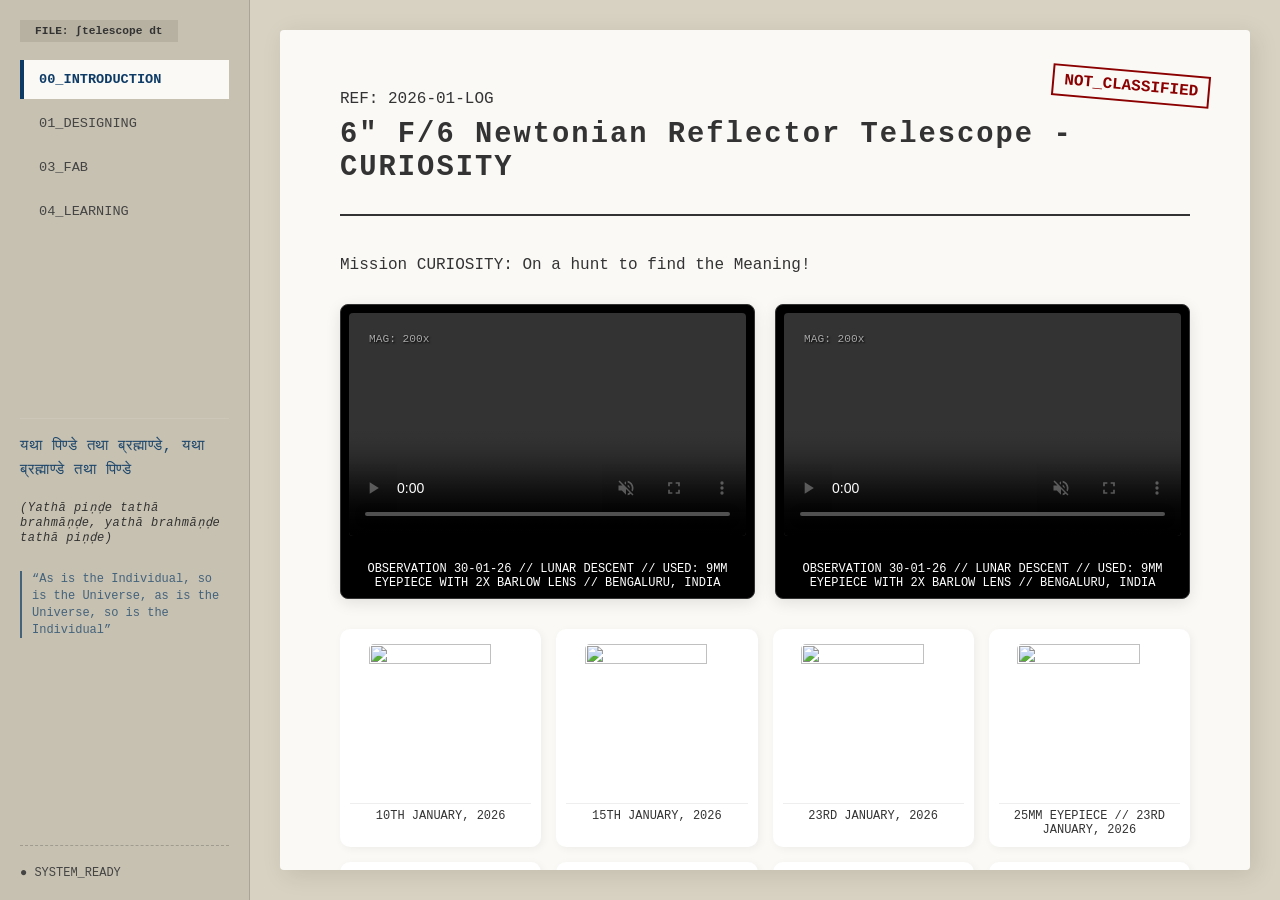
==== telescope.html @ ef935152 "add html, css, js file" ====
<!DOCTYPE html>
<html lang="en">
<head>
    <meta charset="UTF-8">
    <meta name="viewport" content="width=device-width, initial-scale=1.0">
    <title>∫telescope</title>
    <link rel="icon" type="image/x-icon" href="Telescope/2_yellowphase.ico">
    <link rel="stylesheet" href="telescope-style.css">
    <script type="module" src="https://ajax.googleapis.com/ajax/libs/model-viewer/3.4.0/model-viewer.min.js"></script>

    <link rel="stylesheet" href="https://cdn.jsdelivr.net/npm/katex@0.16.9/dist/katex.min.css">
    <script defer src="https://cdn.jsdelivr.net/npm/katex@0.16.9/dist/katex.min.js"></script>
    <script defer src="https://cdn.jsdelivr.net/npm/katex@0.16.9/dist/contrib/auto-render.min.js" onload="renderMathInElement(document.body);"></script>
</head>
<body>
    <div id="progress-container"><div id="progress-bar"></div></div>

    <div class="desktop">
        <aside class="sidebar-folder">
            <div class="folder-tab">FILE: ∫telescope dt</div>
            
            <nav id="sidebar-nav">
                <div class="nav-item active" data-target="main">00_INTRODUCTION</div>
                <div class="nav-item" data-target="optics">01_DESIGNING</div>
                <div class="nav-item" data-target="mechanics">03_FAB</div>
                <div class="nav-item" data-target="testing">04_LEARNING</div>
            </nav>

            <div class="sidebar-creed">
                <div class="creed-sanskrit">यथा पिण्डे तथा ब्रह्माण्डे, यथा ब्रह्माण्डे तथा पिण्डे</div><br>
                <div class="creed-translit">(Yathā piṇḍe tathā brahmāṇḍe, yathā brahmāṇḍe tathā piṇḍe)</div><br>
                <div class="creed-english">“As is the Individual, so is the Universe, as is the Universe, so is the Individual”</div>
            </div>

            <div class="sidebar-status">
                <span class="blink">●</span> SYSTEM_READY
            </div>
        </aside>

<!-- INTRODUCTION SECTION -->
        <main class="paper-stage">
            <header class="document-header">
                <div class="confidential-seal">NOT_CLASSIFIED</div>
                <span class="id-tag">REF: 2026-01-LOG</span>
                <h1>6" F/6 Newtonian Reflector Telescope - CURIOSITY</h1>
            </header>

            <div id="content-area">
                <section id="main" class="doc-section active">
                    <div class="section-label">Mission CURIOSITY: On a hunt to find the Meaning!</div>
                    
                    <div class="video-grid">
                    <div class="video-container">
                        <div class="video-frame">
                            <video autoplay muted loop playsinline controls id="lunar-video">
                                <source src="Telescope/Videos/Moon-2.webm" type="video/webm">
                                Your browser does not support the video tag.
                            </video>
                            
                            <div class="viewfinder-overlay">
                                <!-- <span class="rec-dot">● LIVE_FEED</span> -->
                                <span class="zoom-level">MAG: 200x</span>
                            </div>
                        </div>
                        <div class="photo-label">Observation 30-01-26 // Lunar Descent // Used: 9mm eyepiece with 2x barlow lens // Bengaluru, India</div>
                    </div>
                    <div class="video-container">
                        <div class="video-frame">
                            <video autoplay muted loop playsinline controls id="lunar-video">
                                <source src="Telescope/Videos/Moon-1.webm" type="video/webm">
                                Your browser does not support the video tag.
                            </video>
                            
                            <div class="viewfinder-overlay">
                                <!-- <span class="rec-dot">● LIVE_FEED</span> -->
                                <span class="zoom-level">MAG: 200x</span>
                            </div>
                        </div>
                        <div class="photo-label">Observation 30-01-26 // Lunar Descent // Used: 9mm eyepiece with 2x barlow lens // Bengaluru, India</div>
                    </div>
                    </div>
                    
                    <div class="photo-grid">

                    <div class="photo-card">
                        <div class="img- placeholder"> <img src="Telescope/Fab/IMG_4909.JPG" class="report-img">
                        </div>
                        <div class="photo-label">10th January, 2026</div>
                    </div>

                    <div class="photo-card">
                        <div class="img- placeholder"> <img src="Telescope/Fab/IMG_4966.JPG" class="report-img">
                        </div>
                        <div class="photo-label">15th January, 2026</div>
                    </div>

                    <div class="photo-card">
                        <div class="img- placeholder"> <img src="Telescope/intro/IMG_5050.JPG" class="report-img">
                        </div>
                        <div class="photo-label">23rd January, 2026</div>
                    </div>

                    <!-- SECOND ROW -->

                    <div class="photo-card">
                        <div class="img- placeholder"> <img src="Telescope/intro/01.JPG" class="report-img">
                        </div>
                        <div class="photo-label">25mm eyepiece // 23rd January, 2026</div>
                    </div>

                    <div class="photo-card">
                        <div class="img- placeholder"> <img src="Telescope/intro/02.jpg" class="report-img">
                        </div>
                        <div class="photo-label">9mm eyepiece & 2x barlow // 30th January, 2026</div>
                    </div>

                    <div class="photo-card">
                        <div class="img- placeholder"> <img src="Telescope/intro/IMG_5046.JPG" class="report-img">
                        </div>
                        <div class="photo-label">That's US (Madhav on the left & swarup on the right)! 23rd January, 2026</div>
                    </div>

                    <!-- THIRD ROW -->

                    <div class="photo-card">
                        <div class="img- placeholder"> <img src="Telescope/intro/04.jpg" class="report-img">
                        </div>
                        <div class="photo-label">25mm eyepiece & 2x barlow // 27th January, 2026</div>
                    </div>

                    <div class="photo-card">
                        <div class="img- placeholder"> <img src="Telescope/intro/03-jupiter.jpg" class="report-img">
                        </div>
                        <div class="photo-label">9mm eyepiece & 2x barlow // Jupiter // 13th February, 2026</div>
                    </div>

                    <div class="photo-card">
                        <div class="img- placeholder"> <img src="Telescope/fab/IMG_5237.JPG" class="report-img">
                        </div>
                        <div class="photo-label">Ease of carrying the telescope with bag straps</div>
                    </div>

                    <div class="photo-card">
                        <div class="img- placeholder"> <img src="Telescope/March 3, 26/phases/wb-1.jpg" class="report-img">
                        </div>
                        <div class="photo-label">White balance play on a full moon // 03-03-26</div>
                    </div>

                    <div class="photo-card">
                        <div class="img- placeholder"> <img src="Telescope/March 3, 26/01-Gallery view.png" class="report-img">
                        </div>
                        <div class="photo-label">Gallery View on the day of Lunar Eclipse // 03-03-26</div>
                    </div>

                    <div class="photo-card">
                        <div class="img- placeholder"> <img src="Telescope/March 3, 26/phases/IMG_5659.JPG" class="report-img">
                        </div>
                        <div class="photo-label">Red moon</div>
                    </div>

                    <!-- FOURTH ROW -->

                    <div class="photo-card span-full">
                        <img src="Telescope/March 3, 26/phases/03-03-2026.png" class="report-img">
                        <div class="photo-label">3rd March, 2026 // Lunar Eclipse Phases</div><br>
                        
                    </div>

                    

                    </div>

                    <div class="modern-card">
                        <h2>Chapter 00 // INTRODUCTION, the Why? Where? How?</h2>
                        <p>Madhav on Computer M & Swarup on Computer S. <br>
                            <br>Both, looking at their reddit feeds and getting awed by the pictures of Moon, Jupiter, Saturn, Orion Nebulae and what not, clicked by people all around the world. <br>Us discussing, HOW MUCH DOES A DECENT TELESCOPE COST? <br>
                            <br>Well, it does cost a lot (*a lot is definitely subjective). Living in bengaluru, India where the current period of months(October to March) aids us to stargaze with the most beautiful clear skies. Something had to be done, so we jumped on searching our reddit feeds and cloudy nights to get an understanding on what people have accomplisheed, I came across this book called <a href="Telescope/Rchard Brry - Build your own Telescope (1985)(en).pdf">“Build Your Own Telescope by Richard Berry (1985)”</a>, which communicated in a very interesting way. The initial thought following the book was to build a 4" telescope but eventually we jumped onto a 6" Newtonian Reflector with Dobsonian Mount. <br>
                            <br>Hence, the name of our telescope "CURIOSITY".
                        </p>

                        <div class="metadata-grid">
                            <div class="meta-item"><strong>DESIGN</strong> 6" (150mm) Newtonian Reflector</div>
                            <div class="meta-item"><strong>FOCAL LENGTH</strong> 900mm</div>
                            <div class="meta-item"><strong>PRIMARY MIRROR</strong> Ø 150mm</div>
                            <div class="meta-item"><strong>SECONDARY MIRROR</strong> Ø 28mm - minor axis & Ø 38mm - major axis</div>
                            <div class="meta-item"><strong>EYEPIECE</strong> 25mm, 9mm & Barlow Lens</div>
                        </div>                         
                        
                    </div>

                   

                    </div>
                    
                </section>

<!-- DESIGNING SECTION -->

                <section id="optics" class="doc-section">
                    <div class="section-label">02 // DIMENSIONS & CALCULATIONS & DESIGNING</div>
                    <div class="modern-card">
                        <h2>Chapter 01-A // Dimensions & Calculations</h2>
                        <p>The image shown below is the most essential and the easiest calculation that one has to look for while building a newtonian reflector telescope.</p>
                        
                        <div class="img-container">
                            <img src="Telescope/Design/04-Optical Layout cal.png" class="report-img" alt="Optical Layout Calculations">
                            <div class="photo-label">FIG 1.1: Optical Layout and the necessary calculation to make your life easy.<br> Ref: How to build your own telescope by Richard berry</div>
                        </div>
                        <p>In our case, for the distance between the diagonal mirror and the primary mirror, we did not strictly adhere to the <strong>+1"</strong>, rather we subtracted it i.e., our final equation looked like <strong>F-T-H-1"</strong>.
                        This was done because of the focuser size. The calculation looks like 
                        <ul>
                            <li>F = Focal Length = 900mm</li>
                            <li>T = Tube inner dia = 95mm</li>
                            <li>H = Height of focuser = 96mm</li>
                            <li>So, F-T-H-25 = 900 - 95 - 96 - 25 = 684mm</li>
                        </ul>
                        <p><span style="color: red"><strong>Q.</strong> Why did we go for a 190mm inner diameter of tube?</span><br>
                        <strong>A.</strong> After referring a lot of sources over the internet and also during the assembly process of the telescope, it is advised to maintain an offset of ≥ 20mm from the size of primary mirror i.e., for a 6" or 150mm primary mirror size, 150 + (2*20) = 190mm should be the minimum inner diameter of your PVC tube.</p>

                        <strong>>> Our initial procurement of parts looked like</strong>
                        <ul>
                            <li>PVC Tube dimension: Ø190mm as inner diameter and Ø200mm as outer diameter with a length of 1000mm.</li>
                            <li><a href="https://www.tejraj.com/product/6-newtonian-telescope-making-optical-kit">6" Newtonian Telescope kit</a> purchased from Tejraj and co. who provide a <strong>6" primary mirror</strong>, <strong>25mm eyepiece</strong>, a <strong>diagonal mirror</strong> as was mentioned in the previous chapter and finally a <strong>Rack-n-pinion focuser</strong>.</li>
                            <li>Matte Black Spray paints which we got it from a nearby hardware store.</li>
                        </ul>
                        </p>

                        <h2>Chapter 01-B // CAD Modelling & Designing</h2>
                        <p>The following images are snippets of our design from Fusion 360 software which supports student licences, though some limitations, but does fulfill our job.</p>
                        
                        <div class="model-viewport">
                            <model-viewer 
                                src="Telescope/Curiosity_6inch_Telescope.gltf" 
                                alt="3D CAD Model of Curiosity_6inch_Telescope" 
                                auto-rotate 
                                camera-controls 
                                camera-orbit="0deg 180deg 100%"
                                shadow-intensity="0" 
                                stage-light-intensity="5" 
                                environment-intensity="8"
                                exposure="0.4">
                                <div class="blueprint-label" slot="poster">INITIALIZING 3D RENDER...</div>
                            </model-viewer>
                            
                        <div class="photo-label">Interactive // Curiosity_6inch_Telescope.gltf</div>
                        </div>
                        <p>Use the cursor to move it around and scroll to zoom in and zoom out.</p>
                        
                        <p>
                            >> <strong>01_PRIMARY MIRROR ASSEMBLY</strong>
                        <div class="photo-grid">
                            <div class="photo-card">
                                <div class="img- placeholder">
                                    <img src="Telescope/Design/05-a-Primary Mirror-Full view.png">
                                </div>
                                <div class="photo-label">Isometric top view</div>
                            </div>
                            <div class="photo-card">
                                <div class="img- placeholder">
                                    <img src="Telescope/Design/05-b-Primary Mirror-bottom.png">
                                </div>
                                <div class="photo-label">Isometric bottom view</div>
                            </div>
                            <div class="photo-card">
                                <div class="img- placeholder">
                                    <img src="Telescope/Design/05-c-Primary Mirror-insert.png">
                                </div>
                                <div class="photo-label">Insert for 3D printed component in blue</div>
                            </div>
                        </div>
                        </p>
                        <p> Based on the images represented above:
                            <ul>
                                <li>Back of the mirror is adhered with adhesive velcro hook and the pink component (housing) is adhered with velcro loop.</li>
                                <li>The face of the blue components in contact with the mirror is adhered with a 2mm thick rubber padding to hold the mirror in position.</li>
                                <li>Excluding the green component which is plywood, all the other components are 3D printed.</li>
                                <li>CAD Link: <a href="https://grabcad.com/library/curiosity-6-newtonian-reflector-dobsonian-telescope-1">GRABCAD - Curiosity</a> </li>
                            </ul>
                        </p>

                        <p>
                            >> <strong>02_SECONDARY MIRROR with SPIDER VANE ASSEMBLY</strong>
                        <div class="photo-grid">
                            <div class="photo-card">
                                <div class="img- placeholder">
                                    <img src="Telescope/Design/06-a-Secondary Mirror-Full view.png">
                                </div>
                                <div class="photo-label">Isometric top view</div>
                            </div>
                            <div class="photo-card">
                                <div class="img- placeholder">
                                    <img src="Telescope/Design/06-b-Secondary Mirror-bottom.png">
                                </div>
                                <div class="photo-label">Isometric bottom view</div>
                            </div>
                            <div class="photo-card">
                                <div class="img- placeholder">
                                    <img src="Telescope/Design/06-c-Secondary Mirror-labels.png">
                                </div>
                                <div class="photo-label">Labelling</div>
                            </div>
                        </div>
                        </p>
                        <p> Based on the images represented above:
                            <ul>
                                <li>The green component represents COTS (commercially off the shelf) 0.7mm thick scale/ruler of 30cm length which we got from a stationary store. For spider vane designs, follow the below links for better understanding. To take a note of "Diffraction Spikes"</li>
                                    <ul>
                                        <li><a href="https://carlin.udjat.nl/spider/spider2.html">>></a> Some thoughts about spiders in Newtonian telescopes by Nils Olof Carlin</li>
                                        <li><a href="https://www.cloudynights.com/forums/topic/495707-spider-and-secondary-diffraction-what-to-do-what-to-avoid/">>></a> Cloudy Nights: Spider and Secondary Diffraction: what to do, what to avoid</li>
                                        <li><a href="https://www.findlight.net/blog/diffraction-spikes/">>></a> Findlight blog: Diffraction Spikes from Telescope Secondary Mirror Spiders</li>
                                    </ul>
                                <li>The secondary mirror is adhered to the top yellow bracket (groove supported for ease of positioning) using standard strong adhesive. To ensure wearing gloves while handling the mirrors.</li>
                                <li>Make sure to clean the mirrors using a standard alcohol based wipes.</li>
                                <li>CAD Link: <a href="https://grabcad.com/library/curiosity-6-newtonian-reflector-dobsonian-telescope-1">GRABCAD - Curiosity</a></li>
                            </ul>
                        </p>

                        <p>
                            >> <strong>03_OPTICAL TUBE ASSEMBLY (OTA)</strong>
                        <div class="photo-grid">
                            <div class="photo-card">
                                <div class="img- placeholder">
                                    <img src="Telescope/Design/07-a-OTA-Full view.png">
                                </div>
                                <div class="photo-label">Isometric Front view</div>
                            </div>
                            <div class="photo-card">
                                <div class="img- placeholder">
                                    <img src="Telescope/Design/07-b-OTA-Section View.png">
                                </div>
                                <div class="photo-label">Section View</div>
                            </div>
                            <div class="photo-card">
                                <div class="img- placeholder">
                                    <img src="Telescope/Design/07-c-OTA-only pipe.png">
                                </div>
                                <div class="photo-label">PVC Optical Tube</div>
                            </div>
                        </div>
                        </p>
                        <p> Based on the images represented above:
                            <ul>
                                <li>The OTA is a PVC tube purcahsed from a hardware store of dimensions</li>
                                    <ul>
                                        <li>Height or Length: 1000mm</li>
                                        <li>Outer Diameter: 200mm</li>
                                        <li>Inner Diameter: 190mm</li>
                                    </ul>
                                <li>The holes positioning were hand drilled based on the calculations that was done above.</li>
                                <li>Collimation can be done later, ensure all the brackets are fastened properly and the length of fastener should not exceed the 20mm offset i.e., 20mm space between mirror and the inner diameter of the tube.</li>
                                <li>CAD Link: <a href="https://grabcad.com/library/curiosity-6-newtonian-reflector-dobsonian-telescope-1">GRABCAD - Curiosity</a> </li>
                            </ul>
                        </p>

                        <p>
                            >> <strong>04_OTA CRADLE</strong>
                        <div class="photo-grid">
                            <div class="photo-card">
                                <div class="img- placeholder">
                                    <img src="Telescope/Design/08-a-OTA cradle-full view.png">
                                </div>
                                <div class="photo-label">Isometric view</div>
                            </div>
                            <div class="photo-card">
                                <div class="img- placeholder">
                                    <img src="Telescope/Design/08-b-OTA cradle-section view.png">
                                </div>
                                <div class="photo-label">Section View</div>
                            </div>
                            <div class="photo-card">
                                <div class="img- placeholder">
                                    <img src="Telescope/Design/08-c-OTA cradle-sliding bkt assembly.png">
                                </div>
                                <div class="photo-label">Wooden Insert Guide and Alignment</div>
                            </div>
                        </div>
                        </p>
                        <p> Based on the images represented above:
                            <ul>
                                <li>We were heavily inspired by <a href="https://stellafane.org/tm/dob/mount/rockerbox.html">>></a> Stellafane's Guide</li>
                                <li>Complete OTA Cradle is made with plywood cutout and held together with</li>
                                    <ul>
                                        <li>Firstly with Aluminium profile L brackets.</li>
                                        <li>Secondly all the mating surfaces were connected with self tapping screws for wood.</li>
                                        <li>To ensure the entire cradle is sturdy with supports.</li>
                                    </ul>
                                <li>CAD Link: <a href="https://grabcad.com/library/curiosity-6-newtonian-reflector-dobsonian-telescope-1">GRABCAD - Curiosity</a> </li>
                            </ul>
                        </p>

                        <p>
                            >> <strong>05_ROCKER BOX</strong>
                        <div class="photo-grid">
                            <div class="photo-card">
                                <div class="img- placeholder">
                                    <img src="Telescope/Design/09-a-Rocker Box-Full view.png">
                                </div>
                                <div class="photo-label">Isometric view</div>
                            </div>
                            <div class="photo-card">
                                <div class="img- placeholder">
                                    <img src="Telescope/Design/09-b-Rocker Box-Teflon.png">
                                </div>
                                <div class="photo-label">Teflon Spacers</div>
                            </div>
                            <div class="photo-card">
                                <div class="img- placeholder">
                                    <img src="Telescope/Design/09-c-Rocker Box-Base.png">
                                </div>
                                <div class="photo-label">Rocker Box Base view</div>
                            </div>
                        </div>
                        </p>
                        <p> Based on the images represented above:
                            <ul>
                                <li>We were heavily inspired by <a href="https://stellafane.org/tm/dob/mount/rockerbox.html">>></a> Stellafane's Guide but gave our own touch to the overall design.</li>
                                <li>Complete Rocker box is made with plywood cutouts held together with L brackets at multiple locations.</li>
                                <li>For smooth rotation, the base body and the upper body can be connected with </li>
                                    <ul>
                                        <li>Compact disk</li>
                                        <li>Roller bearings</li>
                                        <li>Teflon spacers sliding over each other, but ensure as shown in the second image about a mistake that we did using a very small teflon disc which led to imbalance issues. The red regions have been marked to highlight supports that need to be ensured.</li>
                                        <li>Our initial attempt incorporated using a teflon tape which was adhered to both the bodies but we wanted better smoothness in terms of rotation.</li>
                                    </ul>
                                <li>The two bodies should be then clamped with a fastener.</li>
                                <li>CAD Link: <a href="https://grabcad.com/library/curiosity-6-newtonian-reflector-dobsonian-telescope-1">GRABCAD - Curiosity</a> </li>
                            </ul>
                        </p>

                        <p>
                            >> <strong>06-FINAL TELESCOPE ASSEMBLY</strong>
                        <div class="photo-grid">
                            <div class="photo-card">
                                <div class="img- placeholder">
                                    <img src="Telescope/Design/01-a.png">
                                </div>
                                
                            </div>
                            <div class="photo-card">
                                <div class="img- placeholder">
                                    <img src="Telescope/Design/01-b.png">
                                </div> 
                            
                            </div>
                            <div class="photo-card">
                                <div class="img- placeholder">
                                    <img src="Telescope/Design/03-section view.png">
                                </div>
                                
                            </div>
                        </div>
                        </p>
                        <p> 
                            <ul>
                                <li>CAD Link: <a href="https://grabcad.com/library/curiosity-6-newtonian-reflector-dobsonian-telescope-1">GRABCAD - Curiosity</a> </li>
                            </ul>
                        </p>

                        

                </section>

<!-- FABRICATION AND ASSEMBLY -->

                <section id="mechanics" class="doc-section">
                    <div class="section-label">03 // MECHANICAL FABRICATION & ASSEMBLY</div>
                    <div class="modern-card">
                        <h2>To get the assembly party started. From design to fabrication!</h2>
                        <p>We were lucky enough to have access to a really big wooden router at our lab's facility. To make our life easier and pace up the process, we decided to utilize the capability of the wooden router for contour cuts of our desired profiles for telescope components.</p>
                        
                        <p>
                            
                        <div class="photo-grid">
                            <div class="photo-card">
                                <div class="img- placeholder">
                                    <img src="Telescope/Fab/IMG_4781.JPG">
                                </div>
                                <div class="photo-label">Profile cuts from wooden router</div>
                            </div>
                            <div class="photo-card">
                                <div class="img- placeholder">
                                    <img src="Telescope/Fab/IMG_4905.JPG">
                                </div>
                                <div class="photo-label">Matte Black spray paint job to PVC pipe with drilled holes for focuser and mounting brackets of primary and secondary bracket</div>
                            </div>
                            <div class="photo-card">
                                <div class="img- placeholder">
                                    <img src="Telescope/Fab/IMG_4906.JPG">
                                </div>
                                <div class="photo-label">Matte Black spray paint to be done inside as well</div>
                            </div>

                            <!-- SECOND ROW -->

                            <div class="photo-card">
                                <div class="img- placeholder">
                                    <img src="Telescope/Fab/IMG_4808.JPG">
                                </div>
                                <div class="photo-label">Due to excess paint at the inner face of the tube, placing the primary bkt inside required to cut the border to fit inside the tube</div>
                            </div>
                            <div class="photo-card">
                                <div class="img- placeholder">
                                    <img src="Telescope/Fab/IMG_4811.JPG">
                                </div>
                                <div class="photo-label">Adhesive velcro loop pasted to the 3D printed Primary Mirror Bkt</div>
                            </div>
                            <div class="photo-card">
                                <div class="img- placeholder">
                                    <img src="Telescope/Fab/IMG_4812.JPG">
                                </div>
                                <div class="photo-label">Rubber padding adhered to the 3D printed primary bkt clamps</div>
                            </div>

                        <!-- THIRD ROW -->

                            <div class="photo-card">
                                <div class="img- placeholder">
                                    <img src="Telescope/Fab/IMG_4813.JPG">
                                </div>
                                <div class="photo-label">Matte black spray paint job to the primary bkt</div>
                            </div>
                            <div class="photo-card">
                                <div class="img- placeholder">
                                    <img src="Telescope/Fab/IMG_4814.JPG">
                                </div>
                                <div class="photo-label">Matte black spray paint job to the clamping bkt. Masking tape pasted to the rubber pads to avoid paint sticking to the rubber padding.</div>
                            </div>
                            <div class="photo-card">
                                <div class="img- placeholder">
                                    <img src="Telescope/Fab/IMG_4815.JPG">
                                </div>
                                <div class="photo-label">3D printed bkt for fastening primary bkt assembly to the PVC tube with an addition of handle</div>
                            </div>
                        

                        <!-- FOURTH ROW -->

                            <div class="photo-card">
                                <div class="img- placeholder">
                                    <img src="Telescope/Fab/IMG_4816.JPG">
                                </div>
                                <div class="photo-label">Ease of handling of the bracket is ensured by the handle</div>
                            </div>
                            <div class="photo-card">
                                <div class="img- placeholder">
                                    <img src="Telescope/Fab/IMG_4817.JPG">
                                </div>
                                <div class="photo-label">Back view of the previous image</div>
                            </div>
                            <div class="photo-card">
                                <div class="img- placeholder">
                                    <img src="Telescope/Fab/IMG_4818.JPG">
                                </div>
                                <div class="photo-label">Matte Black spray paint job. "I AM BATMAN"</div>
                            </div>

                        <!-- FIFTH ROW -->

                            <div class="photo-card">
                                <div class="img- placeholder">
                                    <img src="Telescope/Fab/IMG_4819.JPG">
                                </div>
                                <div class="photo-label">Aluminium profile L Brackets highlighting the local protrusions coming out</div>
                            </div>
                            <div class="photo-card">
                                <div class="img- placeholder">
                                    <img src="Telescope/Fab/IMG_4820.JPG">
                                </div>
                                <div class="photo-label">The L brackets were faced using cutting tool and was given a smooth finish to ensure it flushes well with the wooden surface</div>
                            </div>
                            <div class="photo-card">
                                <div class="img- placeholder">
                                    <img src="Telescope/Fab/IMG_4821.JPG">
                                </div>
                                <div class="photo-label">A big shoutout to the assembly table where as you can see we just placed everything. Looked really pretty</div>
                            </div>

                        <!-- SIXTH ROW -->

                            <div class="photo-card">
                                <div class="img- placeholder">
                                    <img src="Telescope/Fab/IMG_4907.JPG">
                                </div>
                                <div class="photo-label">Scale ruler had drilled holes for the Seondary mirror assembly. This acts as the spider vane</div>
                            </div>
                            <div class="photo-card">
                                <div class="img- placeholder">
                                    <img src="Telescope/Fab/IMG_4909.JPG">
                                </div>
                                <div class="photo-label">Initial assembly of rocker box with the cradle to have a feel how it will look like</div>
                            </div>
                            <div class="photo-card">
                                <div class="img- placeholder">
                                    <img src="Telescope/Fab/IMG_4941.JPG">
                                </div>
                                <div class="photo-label">Assembly of OTA cradle with rubber padding on the clamp brackets</div>
                            </div>

                        <!-- SEVENTH ROW -->

                            <div class="photo-card">
                                <div class="img- placeholder">
                                    <img src="Telescope/Fab/IMG_4942.JPG">
                                </div>
                                <div class="photo-label">Top view of the OTA cradle highlights the rubber padding and L brackets</div>
                            </div>
                            <div class="photo-card">
                                <div class="img- placeholder">
                                    <img src="Telescope/Fab/IMG_4955.JPG">
                                </div>
                                <div class="photo-label">Printouts of stopper bracket pasted on the plywood and then shaped using Electric Drill Saw</div>
                            </div>
                            <div class="photo-card">
                                <div class="img- placeholder">
                                    <img src="Telescope/Fab/IMG_4956.JPG">
                                </div>
                                <div class="photo-label">OTA cradle up & down moving bkt</div>
                            </div>

                        <!-- EIGHTH ROW -->

                            <div class="photo-card">
                                <div class="img- placeholder">
                                    <img src="Telescope/Fab/IMG_4957.JPG">
                                </div>
                                <div class="photo-label">Wooden M8 insert</div>
                            </div>
                            <div class="photo-card">
                                <div class="img- placeholder">
                                    <img src="Telescope/Fab/IMG_4962.JPG">
                                </div>
                                <div class="photo-label">Insert an M8 fastener from the opposite side and using a spanner just start tightening</div>
                            </div>
                            <div class="photo-card">
                                <div class="img- placeholder">
                                    <img src="Telescope/Fab/IMG_4963.JPG">
                                </div>
                                <div class="photo-label">The wooden insert will tighten by itself to the wood</div>
                            </div>

                        <!-- NINTH ROW -->

                            <div class="photo-card">
                                <div class="img- placeholder">
                                    <img src="Telescope/Fab/IMG_4966.JPG">
                                </div>
                                <div class="photo-label">Assembled view with the Indian flag</div>
                            </div>
                            <div class="photo-card">
                                <div class="img- placeholder">
                                    <img src="Telescope/Fab/IMG_4967.JPG">
                                </div>
                                <div class="photo-label">Rubber padding adhered with double sided tape</div>
                            </div>
                            <div class="photo-card">
                                <div class="img- placeholder">
                                    <img src="Telescope/Fab/IMG_4968.JPG">
                                </div>
                                <div class="photo-label">Up and down clamping bracket inside the OTA cradle box</div>
                            </div>

                        <!-- TENTH ROW -->

                            <div class="photo-card">
                                <div class="img- placeholder">
                                    <img src="Telescope/Fab/IMG_4976.JPG">
                                </div>
                                <div class="photo-label">Ensure to put a center hole on the 3D printed primary bkt while simultaneously making a center mark in the primary mirror back and to match both of them while sticking</div>
                            </div>
                            <div class="photo-card">
                                <div class="img- placeholder">
                                    <img src="Telescope/Fab/IMG_4978.JPG">
                                </div>
                                <div class="photo-label">That's me(left) and Madhav(right) assembling the primary bracket</div>
                            </div>
                            <div class="photo-card">
                                <div class="img- placeholder">
                                    <img src="Telescope/Fab/IMG_4983.JPG">
                                </div>
                                <div class="photo-label">This image was one of the most interesting one's that we captured where we assembled the secondary mirror and primary mirror. We tried to use a laser light to look at the light's path</div>
                            </div>

                        <!-- ELEVENTH ROW -->

                            <div class="photo-card">
                                <div class="img- placeholder">
                                    <img src="Telescope/Fab/IMG_4993.JPG">
                                </div>
                                <div class="photo-label">COLLIMATION: Take an exact printout of primary mirror with a center mark and using a red marker, mark a red point to the center of the mirror</div>
                            </div>
                            <div class="photo-card">
                                <div class="img- placeholder">
                                    <img src="Telescope/Fab/IMG_4994.JPG">
                                </div>
                                <div class="photo-label">Spring loaded primary bracket assembly for ease of calibration and collimation</div>
                            </div>
                            <div class="photo-card">
                                <div class="img- placeholder">
                                    <img src="Telescope/Fab/IMG_4995.JPG">
                                </div>
                                <div class="photo-label">Red point at the center of the primary mirror. Ensure to clean the mirror with IPA first</div>
                            </div>

                        <!-- TWELFTH ROW -->

                            <div class="photo-card">
                                <div class="img- placeholder">
                                    <img src="Telescope/Fab/IMG_4996.JPG">
                                </div>
                                <div class="photo-label">Similarly, do the same activity for the secondary mirror but make a green marked point at the center</div>
                            </div>
                            <div class="photo-card">
                                <div class="img- placeholder">
                                    <img src="Telescope/Fab/IMG_4997.JPG">
                                </div>
                                <div class="photo-label">The up & down bracket inside OTA cradle is adhered with a metal plate which will butt against the pushing screw. This was done to avoid any deformation to the wooden surface</div>
                            </div>
                            <div class="photo-card">
                                <div class="img- placeholder">
                                    <img src="Telescope/Fab/IMG_5001.JPG">
                                </div>
                                <div class="photo-label">Rocker box assembly</div>
                            </div>

                        <!-- THIRTEENTH ROW -->

                            <div class="photo-card">
                                <div class="img- placeholder">
                                    <img src="Telescope/Fab/IMG_5002.JPG">
                                </div>
                                <div class="photo-label">Black spray paint job on the rocker box assembly</div>
                            </div>
                            <div class="photo-card">
                                <div class="img- placeholder">
                                    <img src="Telescope/Fab/IMG_5006.JPG">
                                </div>
                                <div class="photo-label">Madhav cutting circular teflon tooltec for azimuth bearing</div>
                            </div>
                            <div class="photo-card">
                                <div class="img- placeholder">
                                    <img src="Telescope/Fab/IMG_5007.JPG">
                                </div>
                                <div class="photo-label">As can be seen, both the bodies are adhered with teflon tooltec since these bodies are flushing against each other</div>
                            </div>

                        <!-- FOURTEENTH ROW -->

                            <div class="photo-card">
                                <div class="img- placeholder">
                                    <img src="Telescope/Fab/IMG_5236.JPG">
                                </div>
                                <div class="photo-label">Bag straps were added for ease of handling and movment</div>
                            </div>
                            <div class="photo-card">
                                <div class="img- placeholder">
                                    <img src="Telescope/Fab/IMG_5235.JPG">
                                </div>
                                <div class="photo-label">Madhav observing Jupiter</div>
                            </div>
                            <div class="photo-card">
                                <div class="img- placeholder">
                                    <img src="Telescope/Fab/IMG_5237.JPG">
                                </div>
                                <div class="photo-label">This is how we carry the entire telescope assembly right now</div>
                            </div>
                        
                        </p>
                        
                        
                    </div>
                </section>

<!-- TESTING -->            
                
                <section id="testing" class="doc-section">
                    <div class="section-label">04 // HELP ME UNDERSTAND</div>
                    <div class="modern-card">
                        <h2>What is this? Why is this? How is this?</h2>
                        <p>This section highlights all the information that we came across to deepen our understanding pre-during and post assembly of the telescope. The aim is to put up information that will be helpful as and when we get to learn about something new. Happy Learning!</p>
                        
                        <div class="toc-box">
                            <div class="toc-title">DOCUMENT_INDEX // CLICK_TO_JUMP</div>
                            <ul id="help-toc"></ul>
                        </div>

                        <h3>>> How do I learn the sky?</h3>
                        <p>
                            <div class="photo-grid">
                                <div class="photo-card">
                                    <div class="img- placeholder"> <img src="https://c02.purpledshub.com/uploads/sites/48/2018/11/planisphere-f7da7ff.jpg?webp=1&w=1200" class="report-img">
                                    </div>
                                    <div class="photo-label">A planisphere is an astronomical tool that can help you navigate the night sky</div>
                                </div>

                                <div class="photo-card">
                                    <div class="img- placeholder"> <img src="https://kehillanw.org/img/articles/item_211_default-stars__q-90.jpg" class="report-img">
                                    </div>
                                    <div class="photo-label">Stellarium App - one of the best online free planetarium</div>
                                </div>

                                <div class="photo-card">
                                    <div class="img- placeholder"> <img src="https://play-lh.googleusercontent.com/zsPc4nNL2XlqX0a8CRh7pmqLdcYuN3GdgZTA2uLvTVrww4AJeuzyG1-5Aqdmk34Mdg=w2560-h1440-rw" class="report-img">
                                    </div>
                                    <div class="photo-label">NASA, Spot the station app for IOS and Android</div>
                                </div>
                            </div>
                            <ol>
                                <li>Richard Berry in his book suggests, the best way to learn is via <a href="https://www.skyatnightmagazine.com/advice/skills/how-to-use-a-planisphere">PLANISPHERE</a>, wherein you can dial in the date and time and it will show you the sky at that instant.</li>
                                <li>Following is a list of applications for IOS and Android that we came across, which should help you in navigating the skies</li>
                                    <ul>
                                        <li>IOS</li>
                                        <ol>
                                            <li><a href="https://apps.apple.com/us/app/stellarium-mobile-star-map/id1458716890">Stellarium</a></li>
                                            <li><a href="https://apps.apple.com/us/app/sky-guide/id576588894">SkyGuide</a> - notifies you about any transits and also the best objects to look at the sky based on your location</li>
                                            <li><a href="https://apps.apple.com/us/app/sky-academy-learn-astronomy/id1571488252">Sky Academy</a> - for learning the constellations in the night sky</li>
                                        </ol>
                                        <li>Android</li>
                                        <ol>
                                            <li><a href="https://play.google.com/store/apps/details?id=com.noctuasoftware.stellarium_free&hl=en_IN&pli=1">Stellarium</a></li>
                                            <li><a href="https://play.google.com/store/apps/details?id=gov.nasa.hq.SpotTheStation&hl=en_IN">Spot the Station</a> - notifies you about the ISS transit from your location</li>
                                            <li><a href="https://play.google.com/store/apps/details?id=digital.dong.skyacademy&hl=en_IN">Sky Academy</a> - for learning the constellations in the night sky</li>
                                            <li><a href="https://play.google.com/store/apps/details?id=com.rtbishop.look4sat&hl=en_IN">Look4Sat</a> - for tracking the satellites - best for amateur radio astronomers</li>
                                            <li><a href="https://play.google.com/store/apps/details?id=com.heavens_above.viewer&hl=en_IN">Heavons-Above</a> - for tracking the satellites - best for amateur radio astronomers</li>
                                        </ol>
                                    </ul>
                            </ol>
                        </p>

                        <h3>>> What is Light Gathering Power (LGP)?</h3>
                        <p> The property of an optical system that tells you how much brighter things will appera than what the human eye can see.
                            <p>The Light Gathering Power is defined as: $$LGP = \frac{D^2}{d^2}$$</p>
                            <p>In our case, our primary mirror has a diameter of 150mm and considering if the average human eye lens has a diameter of 6mm in darkness, how much more light will the mirror gather than the human eye?</p>
                            <p>Answer: $$LGP = \frac{150^2}{6^2} = 625$$ so 625 times more light. The telescope has much larger aperturer than the eye and allows more light which means even stars too faint to be detected by the eye can easily be brightened by the telescope so that they are easy to detect and study.</p>
                            <p>
                                <ol>
                                    <li>Bright stars in the sky: FIRST MAGNITUDE</li>
                                    <li>Faintest visible to naked eye: SIXTH MAGNITUDE</li>
                                    <li>For a 6" telescope having 625 LGP, it reaches stars of magnitude 13.5</li>
                                    <li>The "Aperture - Diameter of lens or mirror" of the telescope is the most important factor, larger the aperture, more powerful is the telescope.</li>
                                </ol>
                            </p>
                            <div class="photo-grid">
                                <div class="photo-card">
                                    <div class="img- placeholder"> <img src="Telescope/Learning/IMG_5616.JPG" class="report-img">
                                    </div>
                                    <div class="photo-label">Working of Newtonian Reflecting Telescope vs Cassegran Reflecting Telescope</div>
                                </div>

                                <div class="photo-card">
                                    <div class="img- placeholder"> <img src="Telescope/Learning/IMG_5617.JPG" class="report-img">
                                    </div>
                                    <div class="photo-label">Short Notes on Refracting Telescope</div>
                                </div>

                                <div class="photo-card">
                                    <div class="img- placeholder"> <img src="Telescope/Learning/IMG_5615.JPG" class="report-img">
                                    </div>
                                    <div class="photo-label">Short Notes on Catadioptric Telescope with a touch on focal ratio</div>
                                </div>
                            </div>
                        </p>

                        <h3>>> What is Focal Ratio & Magnification of a telescope?</h3>
                        <p>
                            $$FocalRatio = \frac{Focal Length}{Aperture} = \frac{900mm}{150mm} = 6$$
                        </p>
                        <p>A focal ratio of 6 is an f/6 mirror</p>
                        <p>
                            $$Magnification = \frac{FocalLengthTelescope}{FocalLengthEyepiece}$$
                        </p>
                        <p>For a 25mm eyepiece</p>
                        <p>
                            $$Magnification = \frac{900mm}{25mm} = 36$$
                        </p>
                        <p>For a 9mm eyepiece</p>
                        <p>
                            $$Magnification = \frac{900mm}{9mm} = 100$$
                        </p>
                        <p>
                            <ul>
                                <li>Area of sky visible through an eyepiece = FIELD OF VIEW</li>
                                <li>Area of sky covered is = REAL FIELD OF VIEW</li>
                                <li>Angle you see when you look into the eyepiece = APPARENT FIELD OF VIEW</li>
                            </ul>
                        </p>

                        <h3>>> What is Diffraction & Airy Disk ?</h3>
                        <div class="photo-grid">
                                <!-- <div class="photo-card">
                                    <div class="img- placeholder"> <img src="Telescope/Learning/IMG_5616.JPG" class="report-img">
                                    </div>
                                    <div class="photo-label">Working of Newtonian Reflecting Telescope vs Cassegran Reflecting Telescope</div>
                                </div> -->

                                <div class="photo-card">
                                    <div class="img- placeholder"> <img src="https://avantierinc.com/wp-content/uploads/2024/08/Diffraction-limit-2-768x402.png" class="report-img">
                                    </div>
                                    <div class="photo-label">Airy disk is a diffraction pattern</div>
                                </div>

                                <!-- <div class="photo-card">
                                    <div class="img- placeholder"> <img src="Telescope/Learning/IMG_5615.JPG" class="report-img">
                                    </div>
                                    <div class="photo-label">Short Notes on Catadioptric Telescope with a touch on focal ratio</div>
                                </div> -->
                            </div>
                        <p><strong>Diffraction:</strong> Bending of light near the edges of an obstacle similar to how water spreads out into waves when an obstruction is present in front of it. More on diffraction in telescope can be found <a href="http://spiff.rit.edu/classes/phys312/workshops/w10c/telescopes/telescopes.html">>></a> Diffraction in Astronomy</p>
                        <p><strong>Airy Disk:</strong> A very bright, circular spot of light formed in the center of image which together with the series of concentric rings around is called Airy Pattern.</p>
                        <p>To deep dive more ...</p>
                    
                        <h3>>> What is Dobsonian Mount & Equatorial Mount?</h3>
                        <p><strong>Dobsonian Mount</strong></p>
                        <p>The first classic mount for any budding amateur astronomer that only requires screws, glue, plywood and that's it.</p>
                        <p>The name coming from a renowned amateur astronomer <a href="https://en.wikipedia.org/wiki/John_Dobson_(amateur_astronomer)">"John Dobson"</a> is best known for promoting awareness regarding astronomy to the common people and thus guiding everyone with low cost & quick mount newtonian reflector telescope.</p>
                        <p><a href="https://www.youtube.com/watch?v=snz7JJlSZvw&t=5065s&pp=ygUeam9obiBkb2Jzb24gdGVsZXNjb3BlIGJ1aWxkaW5n">>></a> Telescope Building with John Dobson, a must watch video series on building a dobsonian mount.</p>
                    
                        <p><strong>Equatorial Mount</strong></p>
                        <p>When you don't want to move your telescope manually, you opt for an equatorial mount which is designed to follow the track the movement of the objects in the night sky. Comparing with a dobsonian mount, equatorial mount offers more sturdy and expensive mount.</p>
                        <p>The motorized tracking of equatorial mount whose axis align with the earth's rotational axis. The electronics involved gives the opportunity to the user to play around with the overall navigation of the deep sky objects. </p>
                    
                        <div class="photo-grid">
                                <div class="photo-card">
                                    <div class="img- placeholder"> <img src="https://www.cloudynights.com/uploads/monthly_08_2012/post-42532-14073910120285_thumb.jpg" class="report-img">
                                    </div>
                                    <div class="photo-label">Dobsonian Mount on Cloudy nights</div>
                                </div>

                                <div class="photo-card">
                                    <div class="img- placeholder"> <img src="https://upload.wikimedia.org/wikipedia/commons/thumb/e/e3/Equatorial_mount.svg/500px-Equatorial_mount.svg.png" class="report-img">
                                    </div>
                                    <div class="photo-label">Principle of operation for equatorial mount</div>
                                </div>

                                <div class="photo-card">
                                    <div class="img- placeholder"> <img src="https://c02.purpledshub.com/uploads/sites/48/2023/01/difference-altaz-equatorial-mount-a32e204.jpg?fit=1024,800&webp=1&w=1200" class="report-img">
                                    </div>
                                    <div class="photo-label">Altaz Mount vs Equatorial Mount</div>
                                </div>
                            </div>

                    </div>
                </section>

            </div>
        </main>
    </div>
    <script src="telescope-script.js"></script>
    <div id="image-overlay" class="overlay">
    <span class="close-overlay">&times;</span>
    <img class="overlay-content" id="zoomed-image">
    <div id="overlay-caption"></div>
</div>
</body>
</html>
---- telescope-style.css ----
:root {
    --soft-white: #faf9f6;      /* Creamy Document */
    --earth-beige: #d8d2c2;     /* Desk Surface */
    --charcoal-grey: #333333;   /* Main Text/Accents */
    --charcoal-light: #444444;  /* Sidebar Items */
    --deep-blue: #0d3b66;       /* Blueprint Accents */
    --warning-red: #8b0000;     /* Stamp Red */
    --border: 1px solid rgba(0,0,0,0.1);
}

* { box-sizing: border-box; }

body {
    background-color: var(--earth-beige);
    color: var(--charcoal-grey);
    font-family: "Courier New", Courier, monospace;
    margin: 0;
    overflow: hidden;
}

.desktop { display: flex; height: 100vh; padding: 0; }

/* --- SIDEBAR --- */
.sidebar-folder {
    width: 250px;
    background: #c7c1b1; /* A slightly darker shade of the beige */
    border-right: 1px solid rgba(0,0,0,0.15);
    padding: 60px 20px 20px 20px;
    display: flex;
    flex-direction: column;
    position: relative;
    flex-shrink: 0;
}

.folder-tab {
    background: #b7b1a1;
    padding: 5px 15px;
    position: absolute;
    top: 20px;
    left: 20px;
    font-size: 0.7rem;
    font-weight: bold;
    color: var(--charcoal-grey);
}

.nav-item {
    padding: 12px 15px;
    margin-bottom: 5px;
    cursor: pointer;
    font-size: 0.85rem;
    color: var(--charcoal-light);
    border-left: 4px solid transparent;
    transition: 0.3s;
}

.nav-item:hover { background: rgba(0,0,0,0.05); }

.nav-item.active {
    background: var(--soft-white);
    color: var(--deep-blue);
    border-left: 4px solid var(--deep-blue);
    font-weight: bold;
}

.sidebar-status {
    margin-top: auto;
    font-size: 0.75rem;
    padding-top: 20px;
    color: var(--charcoal-light);
    border-top: 1px dashed rgba(0,0,0,0.2);
}

/* --- MAIN DOCUMENT --- */
.paper-stage {
    flex-grow: 1;
    background: var(--soft-white);
    margin: 30px;
    padding: 60px;
    overflow-y: auto;
    box-shadow: 5px 5px 25px rgba(0,0,0,0.1);
    border-radius: 4px;
    position: relative;
}

.document-header { border-bottom: 2px solid var(--charcoal-grey); margin-bottom: 40px; padding-bottom: 20px; }
h1 { font-size: 1.8rem; margin: 10px 0; letter-spacing: 2px; }

.doc-section { display: none; animation: fadeIn 0.4s ease; }
.doc-section.active { display: block; }

.modern-card {
    background: white;
    border: var(--border);
    border-radius: 8px;
    padding: 30px;
    margin-top: 20px;
}

.blueprint-box {
    background: var(--deep-blue);
    color: #e0e0e0;
    padding: 40px;
    margin: 20px 0;
    border-radius: 4px;
    text-align: center;
    border: 1px dashed rgba(255,255,255,0.3);
}

.metadata-grid { display: grid; grid-template-columns: repeat(3, 1fr); gap: 10px; margin-top: 20px; }
.meta-item { border: var(--border); padding: 10px; font-size: 0.8rem; background: #fafafa; }

.confidential-seal {
    position: absolute; top: 40px; right: 40px;
    border: 2px solid var(--warning-red); color: var(--warning-red);
    padding: 5px 10px; transform: rotate(5deg); font-weight: bold;
}

/* --- MOBILE --- */
@media (max-width: 768px) {
    body { overflow-y: auto; }
    .desktop { flex-direction: column; height: auto; }
    .sidebar-folder { width: 100%; padding: 40px 15px; }
    #sidebar-nav { display: grid; grid-template-columns: 1fr 1fr; gap: 5px; }
    .paper-stage { margin: 10px; padding: 30px 20px; }
    .metadata-grid { grid-template-columns: 1fr; }
}

/* --- UTILS --- */
#progress-container { width: 100%; height: 3px; position: fixed; top: 0; z-index: 1000; }
#progress-bar { width: 0%; height: 100%; background: var(--deep-blue); transition: width 0.3s; }
.blink { animation: blinker 1.5s linear infinite; }
@keyframes blinker { 50% { opacity: 0; } }
@keyframes fadeIn { from { opacity: 0; transform: translateY(10px); } to { opacity: 1; transform: translateY(0); } }

/* --- PHOTO GRID SYSTEM --- */

.photo-grid {
    display: grid;
    grid-template-columns: repeat(4, 1fr);
    gap: 15px;
    margin-top: 30px;
}

.photo-card {
    background: #fff;
    border: 1px solid var(--border-color);
    padding: 10px;
    box-shadow: 2px 2px 8px rgba(0,0,0,0.05);
    transition: transform 0.2s ease;
    border-radius: 10px;
}

.photo-card:hover {
    transform: translateY(-5px);
    border-color: var(--deep-blue);
}

.img-placeholder {
    width: 100%;
    aspect-ratio: 4 / 3;
    background: #e2dfd8; /* Earthy beige placeholder */
    display: flex;
    align-items: center;
    justify-content: center;
    font-size: 0.6rem;
    font-weight: bold;
    color: var(--charcoal-light);
    border: 1px dashed rgba(0,0,0,0.1);
    text-align: center;
}

.photo-label {
    margin-top: 10px;
    font-size: 0.75rem;
    text-transform: uppercase;
    text-align: center;
    color: var(--charcoal-grey);
    border-top: 1px solid #eee;
    padding-top: 5px;
}

/* --- MOBILE GRID OVERRIDES --- */
@media (max-width: 768px) {
    
    /* Photo Grid: Force 3 Columns */
    .photo-grid {
        grid-template-columns: repeat(3, 1fr) !important;
        gap: 8px; /* Tighter gap for small screens */
    }

    /* Video Grid: Force 2 Columns */
    .video-grid {
        grid-template-columns: 1fr 1fr !important;
        gap: 10px;
        margin: 15px 0;
    }

    /* Adjusting Card Padding & Labels for tight fit */
    .photo-card, .video-grid .video-container {
        padding: 5px; /* Less internal space */
    }

    .photo-label {
        font-size: 0.6rem; /* Smaller text so it fits under tiny images */
        line-height: 1.1;
        margin-top: 5px;
    }

    /* Ensure the 16:9 ratio remains clean */
    .video-frame {
        border-radius: 4px;
    }
}

/* Container for the image to handle spacing */
.img-container {
    width: 100%;
    margin: 20px 0;
    text-align: center; /* Centers the image if it's smaller than the container */
}

/* The dynamic image rule */
.report-img {
    max-width: 100%;    /* Image will never be wider than its parent card */
    height: auto;       /* Maintains aspect ratio so it doesn't look stretched */
    display: block;
    margin: 0 auto;     /* Horizontal centering */
    
    /* Optional: Adds to the vintage document feel */
    border: 1px solid var(--border-color);
    padding: 5px;
    background-color: #fff;
}

/* Enhancement for the Photo Grid images specifically */
.photo-card img {
    width: 85%;        /* Force grid images to fill their card slots */
    height: auto;
    aspect-ratio: 1 / 1; /* Matches your previous placeholder look */
    object-fit: cover;   /* Ensures the image fills the space without distortion */
    display: block;
    margin: 0 auto;
    border-radius: 10px;
}

.photo-card img, .report-img {
    cursor: pointer;
    transition: filter 0.2s ease, transform 0.2s ease;
}

.photo-card img:hover, .report-img:hover {
    filter: brightness(0.9);
    transform: scale(1.02);
}

/* Optional: Hint for users in the overlay */
#overlay-caption::after {
    content: " [ Use ← → to Navigate ]";
    font-size: 0.7rem;
    opacity: 0.6;
    display: block;
    margin-top: 5px;
}

/* --- ZOOM OVERLAY --- */
.overlay {
    display: none; /* Hidden by default */
    position: fixed;
    z-index: 2000;
    top: 0;
    left: 0;
    width: 100%;
    height: 100%;
    background-color:rgb(215, 209, 193);
    backdrop-filter: blur(8px);
    cursor: zoom-out;
    animation: fadeIn 0.3s;
}

.overlay-content {
    margin: auto;
    display: block;
    max-width: 90%;
    max-height: 85%;
    border: 3px solid var(--soft-white);
    box-shadow: 0 0 50px rgba(0,0,0,0.5);
}

#overlay-caption {
    margin: auto;
    display: block;
    width: 80%;
    text-align: center;
    color: var(--soft-white);
    padding: 20px 0;
    font-size: 1rem;
    letter-spacing: 2px;
}

.close-overlay {
    position: absolute;
    top: 30px;
    right: 50px;
    color: var(--soft-white);
    font-size: 40px;
    font-weight: bold;
    cursor: pointer;
}

/* Make images look clickable */
.report-img, .photo-card img {
    cursor: zoom-in;
}

#overlay-caption {
    margin-top: 20px;
    padding: 10px 20px;
    color: var(--soft-white);
    background: rgba(0, 0, 0, 0.4); /* Subtle dark backing for readability */
    font-family: var(--font-mono);
    font-size: 0.9rem;
    letter-spacing: 1.5px;
    text-transform: uppercase;
    border-left: 3px solid var(--deep-blue);
    display: inline-block;
    align-self: center;
}

/* --- 3D VIEWPORT STYLING --- */

.model-viewport {
    width: 100%;
    height: 450px; /* Adjust height based on preference */
    background-color: var(--charcoal-grey); /* Blueprint background */
    border: 1px solid var(--charcoal-grey);
    border-radius: 20px;
    margin: 20px 0;
    position: relative;
    overflow: hidden;
}

model-viewer {
    width: 100%;
    height: 100%;
    --poster-color: --charcoal-grey;
}

/* Customizing the interaction prompt */
model-viewer::part(default-progress-bar) {
    background-color: var(--soft-white);
}

/* Ensure the viewport works on mobile */
@media (max-width: 768px) {
    .model-viewport {
        height: 300px;
    }
}

/* --- VIDEO OBSERVATION SYSTEM --- */

.video-container {
    /* Set your desired width here (e.g., 70% or 600px) */
    width: 70%; 
    max-width: 800px; 
    
    /* Centers the container horizontally */
    margin: 30px auto; 
    
    background: #000;
    border: 1px solid var(--charcoal-grey);
    padding: 10px;
    border-radius: 10px;
    box-shadow: 0 4px 15px rgba(0,0,0,0.1);
}

.video-frame {
    position: relative;
    width: 100%;
    padding-bottom: 56.25%; /* Keeps 16:9 ratio within the smaller container */
    height: 0;
    overflow: hidden;
    background: #000;
    border-radius: 6px; /* Slightly smaller radius for the inner frame */
}

.video-frame video {
    position: absolute;
    top: 0;
    left: 0;
    width: 100%;
    height: 100%;
    object-fit: contain; 
}

/* Ensure it expands back to full width on small mobile screens */
@media (max-width: 768px) {
    .video-container {
        width: 95%;
        margin: 20px auto;
    }
}

/* --- VIDEO GRID SYSTEM --- */

.video-grid {
    display: grid;
    grid-template-columns: 1fr 1fr; /* Two equal columns */
    gap: 20px;                      /* Space between the two videos */
    width: 100%;
    margin: 30px 0;
}

.video-grid .video-container {
    width: 100%;      /* Let the grid control the width */
    max-width: none;  /* Remove any previous restrictions */
    margin: 0;        /* Grid handles the spacing */
    background: #000;
    padding: 8px;
    border-radius: 8px;
}

.video-frame {
    position: relative;
    width: 100%;
    padding-bottom: 56.25%; /* Maintains 16:9 ratio */
    height: 0;
    overflow: hidden;
    border-radius: 4px;
}

.video-frame video {
    position: absolute;
    top: 0;
    left: 0;
    width: 100%;
    height: 100%;
    object-fit: cover;
}

/* Mobile View: Stack them vertically */
@media (max-width: 900px) {
    .video-grid {
        grid-template-columns: 1fr; /* Single column on tablets/phones */
    }
}


/* Eye-piece / Viewfinder Details */
.viewfinder-overlay {
    position: absolute;
    top: 0;
    left: 0;
    width: 100%;
    height: 100%;
    pointer-events: none; /* Allows clicking the video through the overlay */
    padding: 20px;
    display: flex;
    justify-content: space-between;
    font-size: 0.7rem;
    color: rgba(255, 255, 255, 0.6);
    text-shadow: 1px 1px 2px #000;
}

.rec-dot {
    color: var(--warning-red);
    animation: blinker 1s linear infinite;
}

/* Ensure caption matches your photo labels */
.video-container .photo-label {
    margin-top: 15px;
    color: white;
    text-align: center;
    border-top: 1px dashed rgba(0,0,0,0.1);
    padding-top: 10px;
}

.toc-box {
    background: var(--bg-desk);
    border: 1px dashed var(--charcoal-grey);
    padding: 20px;
    margin: 20px 0 40px 0;
    border-radius: 4px;
}

.toc-title {
    font-size: 0.7rem;
    font-weight: bold;
    color: var(--deep-blue);
    margin-bottom: 10px;
    letter-spacing: 1px;
}

#help-toc {
    list-style: none;
    padding: 0;
    margin: 0;
}

#help-toc li {
    margin-bottom: 8px;
}

#help-toc a {
    text-decoration: none;
    color: var(--charcoal-grey);
    font-size: 0.9rem;
    transition: 0.2s;
    display: block;
}

#help-toc a:hover {
    color: var(--deep-blue);
    padding-left: 10px; /* Slight slide effect on hover */
}

#help-toc a::before {
    content: "DIR_";
    font-size: 0.7rem;
    opacity: 0.5;
    margin-right: 8px;
}

/* This forces the card to take up all available grid columns */
.photo-card.span-full {
    grid-column: 1 / -1; 
    width: 100%;
}

/* Optional: Adjust the image inside the spanning card */
.photo-card.span-full img {
    aspect-ratio: 21 / 9; /* Creates a cinematic panoramic look */
    object-fit: cover;    /* Ensures it fills the width without distortion */
    max-height: 500px;    /* Prevents the image from becoming vertically huge */
}

/* Mobile Fix: Ensure it still looks good on small screens */
@media (max-width: 768px) {
    .photo-card.span-full img {
        aspect-ratio: 16 / 9; /* Standard widescreen for mobile */
    }
}

.rotate-90 {
  /* Rotates the image 90 degrees clockwise */
  transform: rotate(90deg);
}


/* --- SIDEBAR CREED STYLING --- */
.sidebar-creed {
    margin-top: auto; /* Pushes it to the bottom if sidebar is a flexbox */
    padding: 15px 0;
    border-top: 1px solid rgba(255, 255, 255, 0.1);
    margin-bottom: 10px;
}

.creed-sanskrit {
    font-size: 0.95rem;
    color: var(--deep-blue);
    line-height: 1.6;
    letter-spacing: 0.5px;
    opacity: 0.9;
}

.creed-translit {
    font-size: 0.75rem;
    color: var(--charcoal-grey); /* Or a muted grey */
    font-style: italic;
    margin-bottom: 8px;
    letter-spacing: 0.5px;
}

.creed-english {
    font-size: 0.75rem;
    color: var(--deep-blue);
    line-height: 1.4;
    opacity: 0.7;
    border-left: 2px solid var(--deep-blue);
    padding-left: 10px;
}

/* Ensure the sidebar container is a flexbox to use margin-top: auto */
.sidebar {
    display: flex;
    flex-direction: column;
    height: 100vh;
}
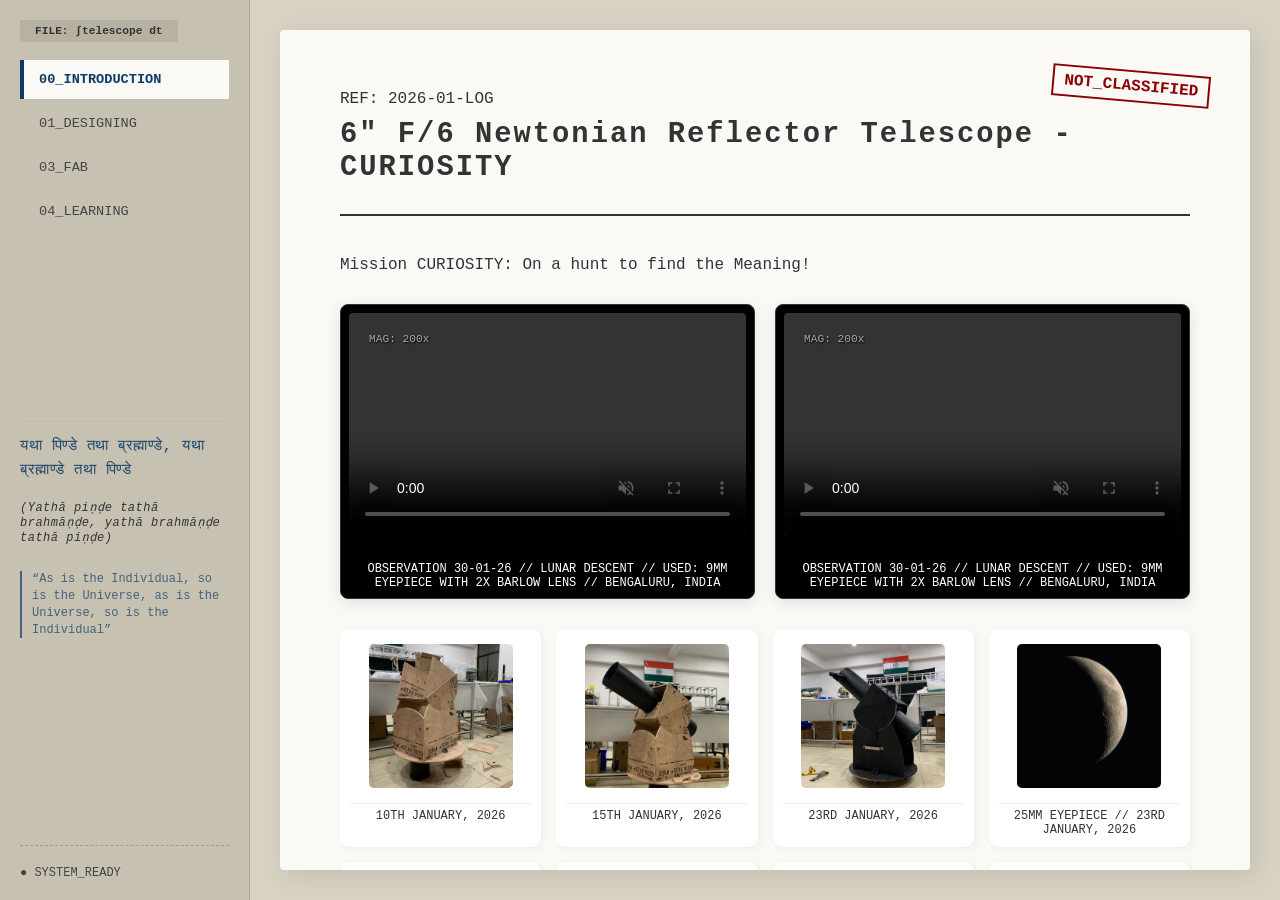
==== commit d163a4ba: "Folder name update" ====
--- a/telescope.html
+++ b/telescope.html
@@ -141,7 +141,7 @@
                     </div>
 
                     <div class="photo-card">
-                        <div class="img- placeholder"> <img src="Telescope/March 3, 26/phases/wb-1.jpg" class="report-img">
+                        <div class="img- placeholder"> <img src="Telescope/March-3-26/phases/wb-1.jpg" class="report-img">
                         </div>
                         <div class="photo-label">White balance play on a full moon // 03-03-26</div>
                     </div>
